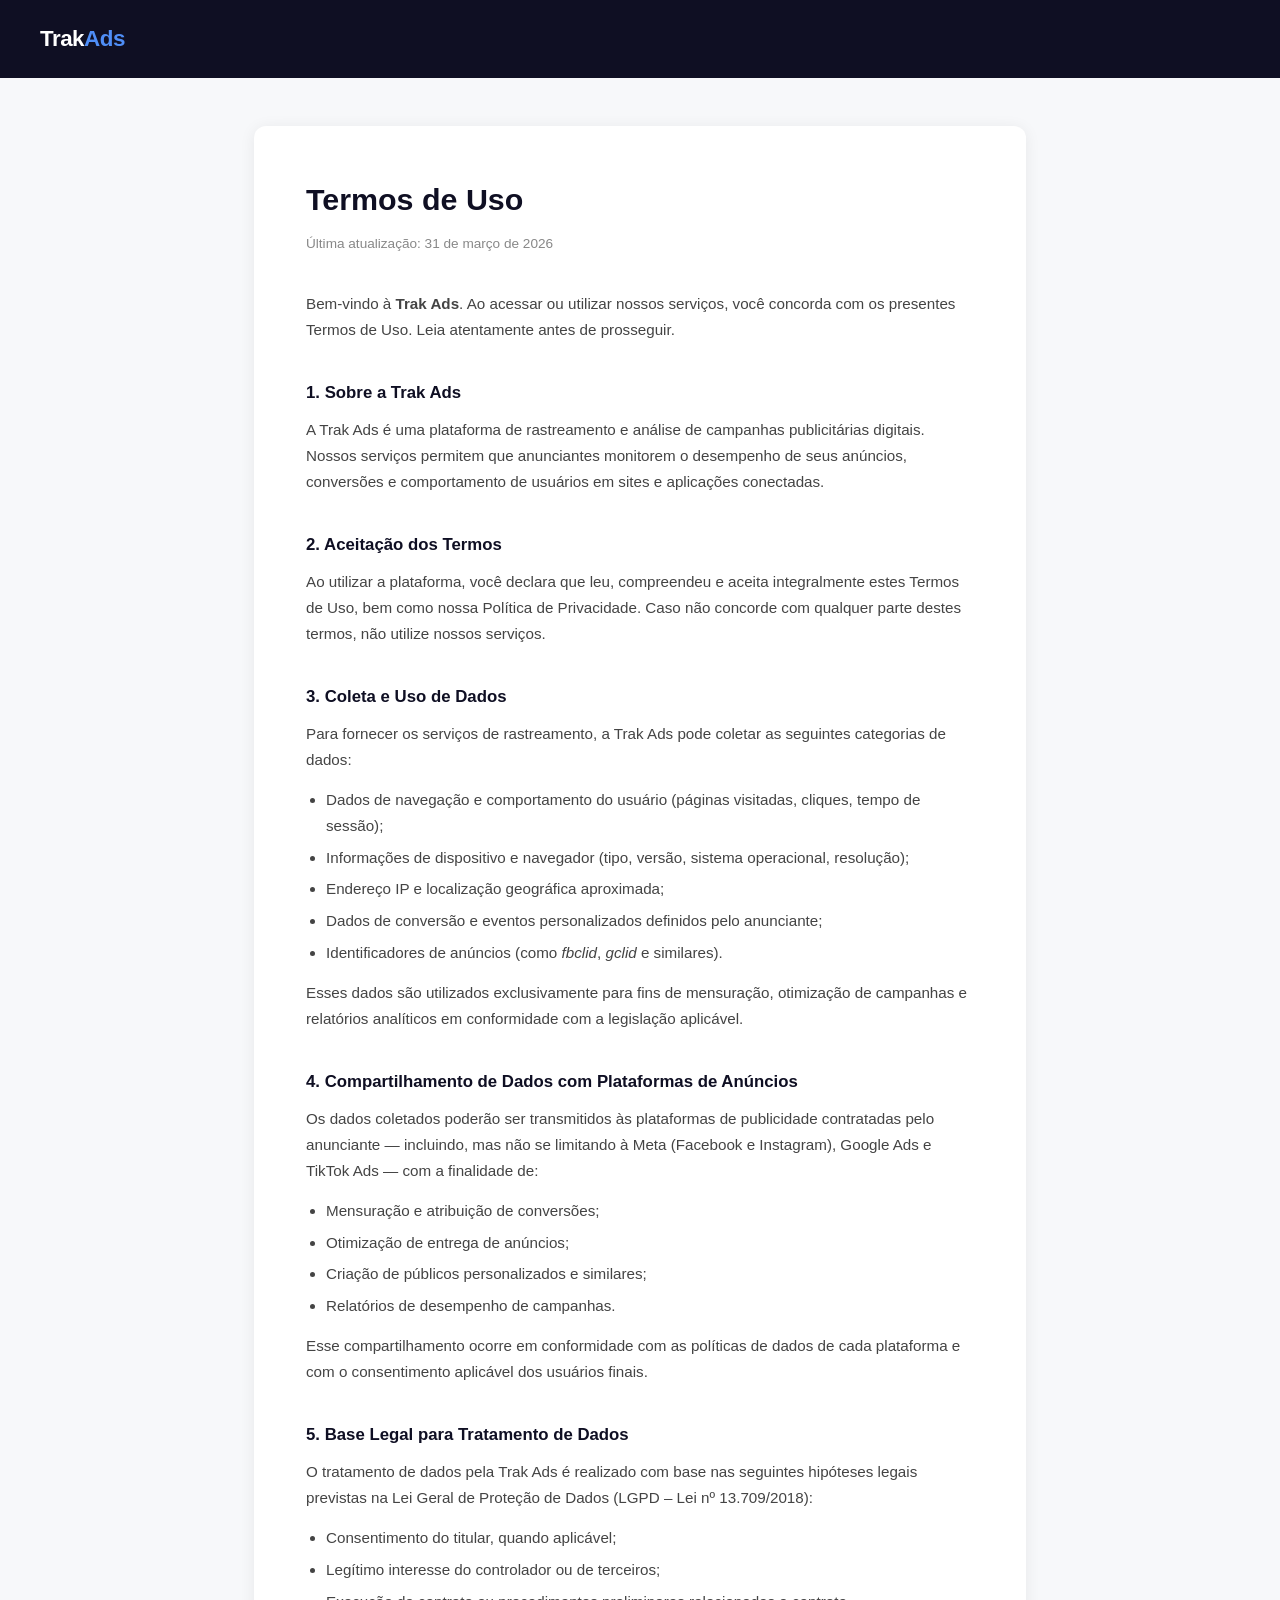
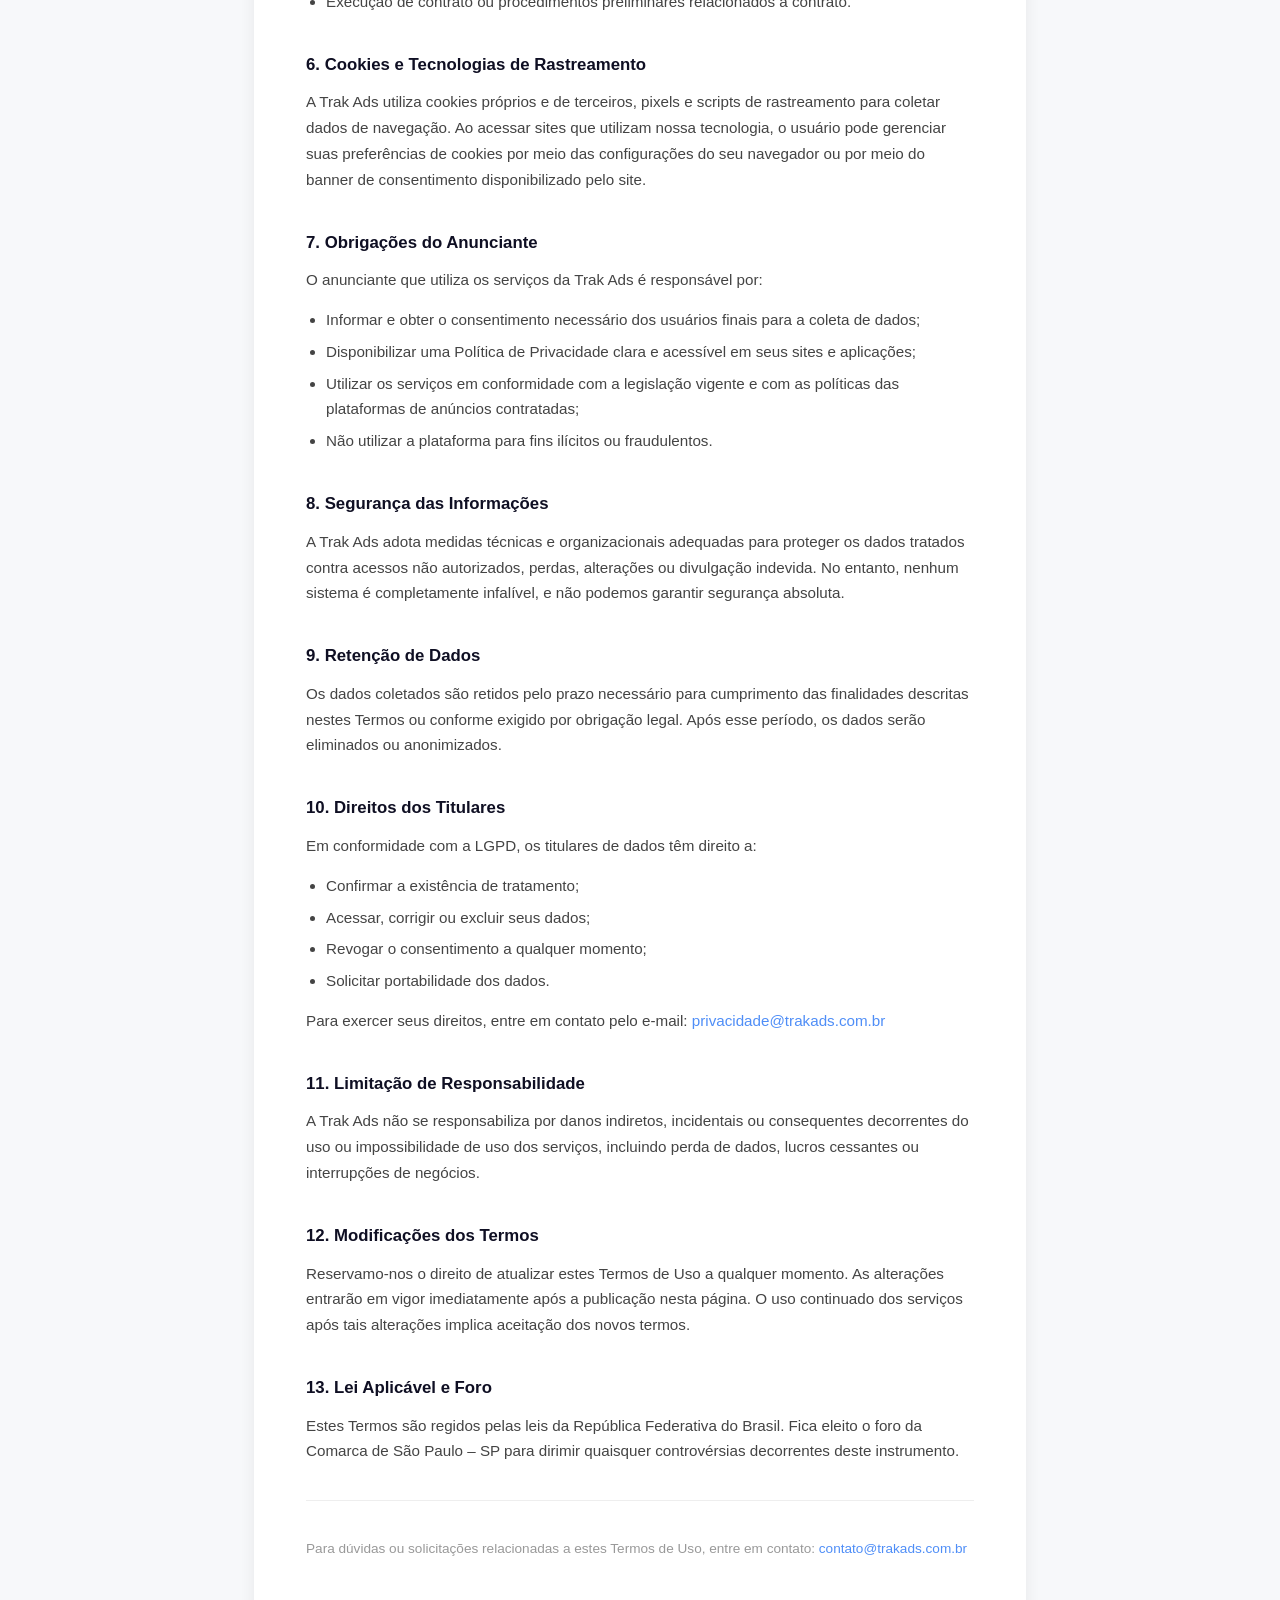
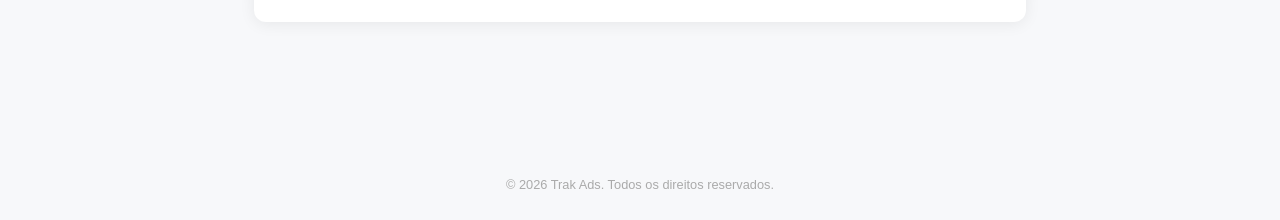
==== index.html @ ff85e5cf "Create index.html" ====
<!DOCTYPE html>
<html lang="pt-BR">
<head>
  <meta charset="UTF-8" />
  <meta name="viewport" content="width=device-width, initial-scale=1.0"/>
  <title>Termos de Uso – Trak Ads</title>
  <style>
    *, *::before, *::after { box-sizing: border-box; margin: 0; padding: 0; }
    body { font-family: -apple-system, BlinkMacSystemFont, "Segoe UI", Roboto, Helvetica, Arial, sans-serif; background: #f7f8fa; color: #1a1a2e; line-height: 1.7; }
    header { background: #0f0f23; padding: 20px 40px; display: flex; align-items: center; gap: 12px; }
    header .logo-text { font-size: 1.4rem; font-weight: 700; color: #ffffff; letter-spacing: -0.5px; }
    header .logo-text span { color: #4f8ef7; }
    .container { max-width: 820px; margin: 48px auto; padding: 0 24px 80px; }
    .card { background: #ffffff; border-radius: 12px; padding: 48px 52px; box-shadow: 0 2px 16px rgba(0,0,0,0.07); }
    h1 { font-size: 1.9rem; font-weight: 700; margin-bottom: 6px; color: #0f0f23; }
    .updated { font-size: 0.85rem; color: #888; margin-bottom: 36px; }
    h2 { font-size: 1.05rem; font-weight: 700; color: #0f0f23; margin-top: 36px; margin-bottom: 10px; }
    p { margin-bottom: 14px; color: #444; font-size: 0.95rem; }
    ul { padding-left: 20px; margin-bottom: 14px; }
    ul li { color: #444; font-size: 0.95rem; margin-bottom: 6px; }
    a { color: #4f8ef7; text-decoration: none; }
    a:hover { text-decoration: underline; }
    hr { border: none; border-top: 1px solid #eee; margin: 36px 0; }
    footer { text-align: center; padding: 24px; font-size: 0.8rem; color: #aaa; }
    @media (max-width: 600px) { .card { padding: 28px 20px; } h1 { font-size: 1.4rem; } }
  </style>
</head>
<body>
<header>
  <div class="logo-text">Trak<span>Ads</span></div>
</header>
<div class="container">
  <div class="card">
    <h1>Termos de Uso</h1>
    <p class="updated">Última atualização: 31 de março de 2026</p>
    <p>Bem-vindo à <strong>Trak Ads</strong>. Ao acessar ou utilizar nossos serviços, você concorda com os presentes Termos de Uso. Leia atentamente antes de prosseguir.</p>
    <h2>1. Sobre a Trak Ads</h2>
    <p>A Trak Ads é uma plataforma de rastreamento e análise de campanhas publicitárias digitais. Nossos serviços permitem que anunciantes monitorem o desempenho de seus anúncios, conversões e comportamento de usuários em sites e aplicações conectadas.</p>
    <h2>2. Aceitação dos Termos</h2>
    <p>Ao utilizar a plataforma, você declara que leu, compreendeu e aceita integralmente estes Termos de Uso, bem como nossa Política de Privacidade. Caso não concorde com qualquer parte destes termos, não utilize nossos serviços.</p>
    <h2>3. Coleta e Uso de Dados</h2>
    <p>Para fornecer os serviços de rastreamento, a Trak Ads pode coletar as seguintes categorias de dados:</p>
    <ul>
      <li>Dados de navegação e comportamento do usuário (páginas visitadas, cliques, tempo de sessão);</li>
      <li>Informações de dispositivo e navegador (tipo, versão, sistema operacional, resolução);</li>
      <li>Endereço IP e localização geográfica aproximada;</li>
      <li>Dados de conversão e eventos personalizados definidos pelo anunciante;</li>
      <li>Identificadores de anúncios (como <em>fbclid</em>, <em>gclid</em> e similares).</li>
    </ul>
    <p>Esses dados são utilizados exclusivamente para fins de mensuração, otimização de campanhas e relatórios analíticos em conformidade com a legislação aplicável.</p>
    <h2>4. Compartilhamento de Dados com Plataformas de Anúncios</h2>
    <p>Os dados coletados poderão ser transmitidos às plataformas de publicidade contratadas pelo anunciante — incluindo, mas não se limitando à Meta (Facebook e Instagram), Google Ads e TikTok Ads — com a finalidade de:</p>
    <ul>
      <li>Mensuração e atribuição de conversões;</li>
      <li>Otimização de entrega de anúncios;</li>
      <li>Criação de públicos personalizados e similares;</li>
      <li>Relatórios de desempenho de campanhas.</li>
    </ul>
    <p>Esse compartilhamento ocorre em conformidade com as políticas de dados de cada plataforma e com o consentimento aplicável dos usuários finais.</p>
    <h2>5. Base Legal para Tratamento de Dados</h2>
    <p>O tratamento de dados pela Trak Ads é realizado com base nas seguintes hipóteses legais previstas na Lei Geral de Proteção de Dados (LGPD – Lei nº 13.709/2018):</p>
    <ul>
      <li>Consentimento do titular, quando aplicável;</li>
      <li>Legítimo interesse do controlador ou de terceiros;</li>
      <li>Execução de contrato ou procedimentos preliminares relacionados a contrato.</li>
    </ul>
    <h2>6. Cookies e Tecnologias de Rastreamento</h2>
    <p>A Trak Ads utiliza cookies próprios e de terceiros, pixels e scripts de rastreamento para coletar dados de navegação. Ao acessar sites que utilizam nossa tecnologia, o usuário pode gerenciar suas preferências de cookies por meio das configurações do seu navegador ou por meio do banner de consentimento disponibilizado pelo site.</p>
    <h2>7. Obrigações do Anunciante</h2>
    <p>O anunciante que utiliza os serviços da Trak Ads é responsável por:</p>
    <ul>
      <li>Informar e obter o consentimento necessário dos usuários finais para a coleta de dados;</li>
      <li>Disponibilizar uma Política de Privacidade clara e acessível em seus sites e aplicações;</li>
      <li>Utilizar os serviços em conformidade com a legislação vigente e com as políticas das plataformas de anúncios contratadas;</li>
      <li>Não utilizar a plataforma para fins ilícitos ou fraudulentos.</li>
    </ul>
    <h2>8. Segurança das Informações</h2>
    <p>A Trak Ads adota medidas técnicas e organizacionais adequadas para proteger os dados tratados contra acessos não autorizados, perdas, alterações ou divulgação indevida. No entanto, nenhum sistema é completamente infalível, e não podemos garantir segurança absoluta.</p>
    <h2>9. Retenção de Dados</h2>
    <p>Os dados coletados são retidos pelo prazo necessário para cumprimento das finalidades descritas nestes Termos ou conforme exigido por obrigação legal. Após esse período, os dados serão eliminados ou anonimizados.</p>
    <h2>10. Direitos dos Titulares</h2>
    <p>Em conformidade com a LGPD, os titulares de dados têm direito a:</p>
    <ul>
      <li>Confirmar a existência de tratamento;</li>
      <li>Acessar, corrigir ou excluir seus dados;</li>
      <li>Revogar o consentimento a qualquer momento;</li>
      <li>Solicitar portabilidade dos dados.</li>
    </ul>
    <p>Para exercer seus direitos, entre em contato pelo e-mail: <a href="mailto:privacidade@trakads.com.br">privacidade@trakads.com.br</a></p>
    <h2>11. Limitação de Responsabilidade</h2>
    <p>A Trak Ads não se responsabiliza por danos indiretos, incidentais ou consequentes decorrentes do uso ou impossibilidade de uso dos serviços, incluindo perda de dados, lucros cessantes ou interrupções de negócios.</p>
    <h2>12. Modificações dos Termos</h2>
    <p>Reservamo-nos o direito de atualizar estes Termos de Uso a qualquer momento. As alterações entrarão em vigor imediatamente após a publicação nesta página. O uso continuado dos serviços após tais alterações implica aceitação dos novos termos.</p>
    <h2>13. Lei Aplicável e Foro</h2>
    <p>Estes Termos são regidos pelas leis da República Federativa do Brasil. Fica eleito o foro da Comarca de São Paulo – SP para dirimir quaisquer controvérsias decorrentes deste instrumento.</p>
    <hr/>
    <p style="font-size:0.85rem; color:#999;">Para dúvidas ou solicitações relacionadas a estes Termos de Uso, entre em contato: <a href="mailto:contato@trakads.com.br">contato@trakads.com.br</a></p>
  </div>
</div>
<footer>© 2026 Trak Ads. Todos os direitos reservados.</footer>
</body>
</html>
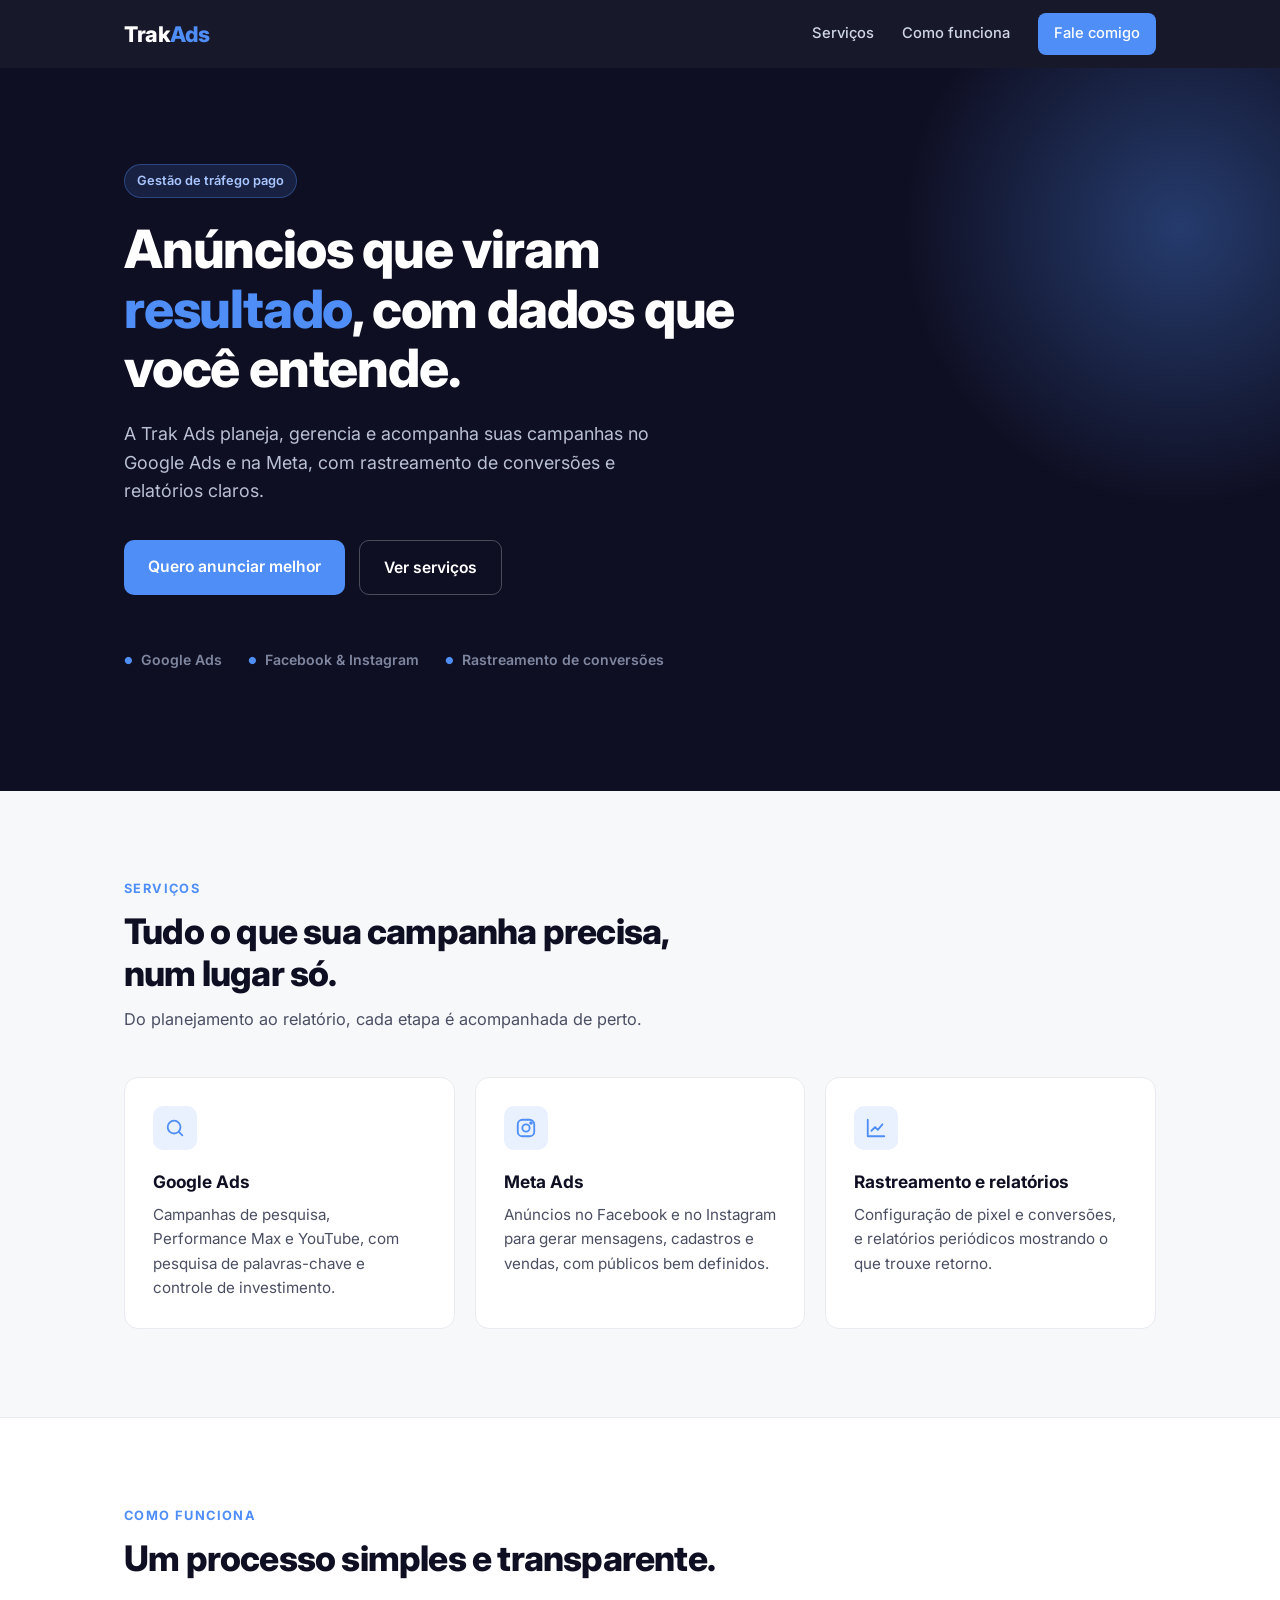
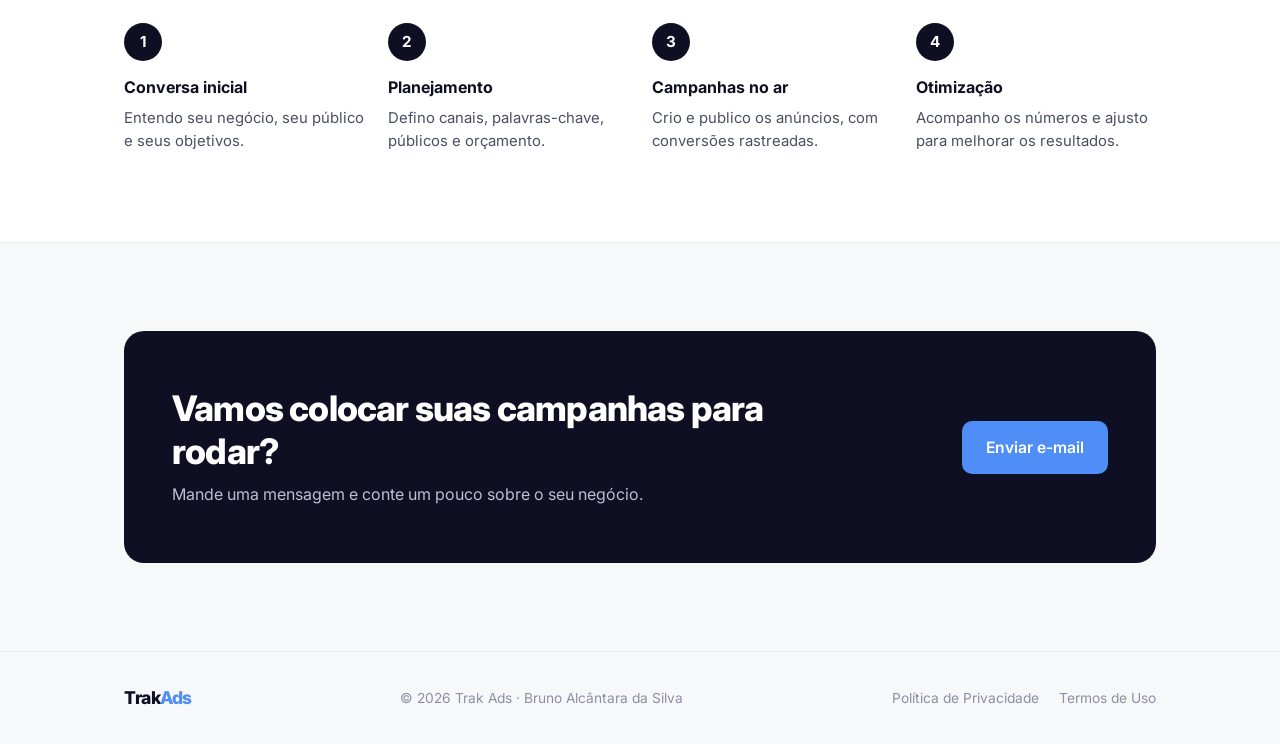
==== commit 6c080ab9: "Site Trak Ads: landing page, política de privacidade e termos de uso Co-Authored-By: Claude Opus 5.5" ====
--- a/index.html
+++ b/index.html
@@ -1,102 +1,198 @@
 <!DOCTYPE html>
 <html lang="pt-BR">
 <head>
-  <meta charset="UTF-8" />
-  <meta name="viewport" content="width=device-width, initial-scale=1.0"/>
-  <title>Termos de Uso – Trak Ads</title>
-  <style>
-    *, *::before, *::after { box-sizing: border-box; margin: 0; padding: 0; }
-    body { font-family: -apple-system, BlinkMacSystemFont, "Segoe UI", Roboto, Helvetica, Arial, sans-serif; background: #f7f8fa; color: #1a1a2e; line-height: 1.7; }
-    header { background: #0f0f23; padding: 20px 40px; display: flex; align-items: center; gap: 12px; }
-    header .logo-text { font-size: 1.4rem; font-weight: 700; color: #ffffff; letter-spacing: -0.5px; }
-    header .logo-text span { color: #4f8ef7; }
-    .container { max-width: 820px; margin: 48px auto; padding: 0 24px 80px; }
-    .card { background: #ffffff; border-radius: 12px; padding: 48px 52px; box-shadow: 0 2px 16px rgba(0,0,0,0.07); }
-    h1 { font-size: 1.9rem; font-weight: 700; margin-bottom: 6px; color: #0f0f23; }
-    .updated { font-size: 0.85rem; color: #888; margin-bottom: 36px; }
-    h2 { font-size: 1.05rem; font-weight: 700; color: #0f0f23; margin-top: 36px; margin-bottom: 10px; }
-    p { margin-bottom: 14px; color: #444; font-size: 0.95rem; }
-    ul { padding-left: 20px; margin-bottom: 14px; }
-    ul li { color: #444; font-size: 0.95rem; margin-bottom: 6px; }
-    a { color: #4f8ef7; text-decoration: none; }
-    a:hover { text-decoration: underline; }
-    hr { border: none; border-top: 1px solid #eee; margin: 36px 0; }
-    footer { text-align: center; padding: 24px; font-size: 0.8rem; color: #aaa; }
-    @media (max-width: 600px) { .card { padding: 28px 20px; } h1 { font-size: 1.4rem; } }
-  </style>
+<meta charset="UTF-8" />
+<meta name="viewport" content="width=device-width, initial-scale=1.0"/>
+<title>Trak Ads – Gestão de Tráfego Pago</title>
+<meta name="description" content="Trak Ads: gestão de campanhas no Google Ads e na Meta, com rastreamento de conversões e relatórios claros." />
+<link rel="preconnect" href="https://fonts.googleapis.com">
+<link rel="preconnect" href="https://fonts.gstatic.com" crossorigin>
+<link href="https://fonts.googleapis.com/css2?family=Inter:wght@400;500;600;700;800&display=swap" rel="stylesheet">
+<style>
+  :root {
+    --ink: #0f0f23;
+    --ink-2: #23234a;
+    --text: #4a4f63;
+    --muted: #8a8fa3;
+    --bg: #f7f8fa;
+    --card: #ffffff;
+    --blue: #4f8ef7;
+    --blue-soft: #eaf1fe;
+    --line: #e9ebf1;
+  }
+  *, *::before, *::after { box-sizing: border-box; margin: 0; padding: 0; }
+  html { scroll-behavior: smooth; }
+  body { font-family: "Inter", -apple-system, BlinkMacSystemFont, "Segoe UI", Roboto, sans-serif; background: var(--bg); color: var(--ink); line-height: 1.6; -webkit-font-smoothing: antialiased; }
+  a { color: inherit; text-decoration: none; }
+  .wrap { max-width: 1080px; margin: 0 auto; padding: 0 24px; }
+
+  /* Header */
+  header { position: sticky; top: 0; z-index: 10; background: rgba(15,15,35,0.96); backdrop-filter: blur(8px); }
+  .nav { display: flex; align-items: center; justify-content: space-between; height: 68px; }
+  .logo { font-size: 1.35rem; font-weight: 800; color: #fff; letter-spacing: -0.5px; }
+  .logo span { color: var(--blue); }
+  .nav-links { display: flex; align-items: center; gap: 28px; }
+  .nav-links a { color: #cfd6e6; font-size: 0.92rem; font-weight: 500; }
+  .nav-links a:hover { color: #fff; }
+  .nav-links .cta-sm { background: var(--blue); color: #fff; padding: 9px 16px; border-radius: 8px; }
+  .nav-links .cta-sm:hover { background: #3d7de8; }
+
+  /* Hero */
+  .hero { background: var(--ink); color: #fff; padding: 96px 0 120px; position: relative; overflow: hidden; }
+  .hero::after { content: ""; position: absolute; right: -180px; top: -120px; width: 560px; height: 560px; border-radius: 50%; background: radial-gradient(circle, rgba(79,142,247,0.35), rgba(79,142,247,0) 70%); }
+  .hero .wrap { position: relative; z-index: 1; }
+  .tag { display: inline-block; font-size: 0.8rem; font-weight: 600; color: #a9c6ff; background: rgba(79,142,247,0.15); border: 1px solid rgba(79,142,247,0.35); padding: 6px 12px; border-radius: 999px; margin-bottom: 22px; }
+  .hero h1 { font-size: clamp(2rem, 5vw, 3.3rem); line-height: 1.12; font-weight: 800; letter-spacing: -1.2px; max-width: 720px; }
+  .hero h1 em { font-style: normal; color: var(--blue); }
+  .hero p { color: #b9c0d4; font-size: 1.12rem; max-width: 560px; margin: 22px 0 34px; }
+  .btns { display: flex; gap: 14px; flex-wrap: wrap; }
+  .btn { display: inline-block; padding: 14px 24px; border-radius: 10px; font-weight: 600; font-size: 0.98rem; transition: transform .15s, background .15s; }
+  .btn:hover { transform: translateY(-1px); }
+  .btn-primary { background: var(--blue); color: #fff; }
+  .btn-primary:hover { background: #3d7de8; }
+  .btn-ghost { border: 1px solid rgba(255,255,255,0.25); color: #fff; }
+  .btn-ghost:hover { background: rgba(255,255,255,0.08); }
+  .platforms { display: flex; gap: 26px; flex-wrap: wrap; margin-top: 54px; color: #7f87a0; font-size: 0.88rem; font-weight: 600; }
+  .platforms span::before { content: "●"; color: var(--blue); margin-right: 8px; font-size: 0.6rem; vertical-align: middle; }
+
+  /* Sections */
+  section { padding: 88px 0; }
+  .eyebrow { font-size: 0.8rem; font-weight: 700; letter-spacing: 1.4px; text-transform: uppercase; color: var(--blue); margin-bottom: 10px; }
+  h2 { font-size: clamp(1.6rem, 3.4vw, 2.2rem); font-weight: 800; letter-spacing: -0.8px; line-height: 1.2; max-width: 620px; }
+  .sub { color: var(--text); font-size: 1.02rem; max-width: 600px; margin-top: 12px; }
+
+  .grid { display: grid; grid-template-columns: repeat(3, 1fr); gap: 20px; margin-top: 44px; }
+  .card { background: var(--card); border: 1px solid var(--line); border-radius: 14px; padding: 28px; transition: box-shadow .2s, transform .2s; }
+  .card:hover { box-shadow: 0 10px 30px rgba(15,15,35,0.07); transform: translateY(-2px); }
+  .icon { width: 44px; height: 44px; border-radius: 10px; background: var(--blue-soft); color: var(--blue); display: grid; place-items: center; margin-bottom: 18px; }
+  .icon svg { width: 22px; height: 22px; }
+  .card h3 { font-size: 1.08rem; font-weight: 700; margin-bottom: 8px; }
+  .card p { color: var(--text); font-size: 0.95rem; }
+
+  /* Steps */
+  .steps-bg { background: var(--card); border-top: 1px solid var(--line); border-bottom: 1px solid var(--line); }
+  .steps { display: grid; grid-template-columns: repeat(4, 1fr); gap: 24px; margin-top: 44px; counter-reset: step; }
+  .step { position: relative; padding-top: 52px; }
+  .step::before { counter-increment: step; content: counter(step); position: absolute; top: 0; left: 0; width: 38px; height: 38px; border-radius: 50%; background: var(--ink); color: #fff; font-weight: 700; display: grid; place-items: center; font-size: 0.95rem; }
+  .step h3 { font-size: 1rem; font-weight: 700; margin-bottom: 6px; }
+  .step p { color: var(--text); font-size: 0.93rem; }
+
+  /* CTA */
+  .cta { background: var(--ink); border-radius: 20px; padding: 56px 48px; color: #fff; display: flex; align-items: center; justify-content: space-between; gap: 28px; flex-wrap: wrap; }
+  .cta h2 { color: #fff; }
+  .cta p { color: #b9c0d4; margin-top: 10px; }
+
+  /* Footer */
+  footer { border-top: 1px solid var(--line); padding: 32px 0; }
+  .foot { display: flex; justify-content: space-between; align-items: center; gap: 16px; flex-wrap: wrap; font-size: 0.86rem; color: var(--muted); }
+  .foot .logo { color: var(--ink); font-size: 1.1rem; }
+  .foot nav { display: flex; gap: 20px; }
+  .foot nav a:hover { color: var(--ink); }
+
+  @media (max-width: 860px) {
+    .grid { grid-template-columns: 1fr; }
+    .steps { grid-template-columns: 1fr 1fr; }
+  }
+  @media (max-width: 600px) {
+    .wrap { padding: 0 16px; }
+    .nav-links a:not(.cta-sm) { display: none; }
+    .hero { padding: 64px 0 80px; }
+    section { padding: 64px 0; }
+    .steps { grid-template-columns: 1fr; }
+    .cta { padding: 36px 24px; }
+  }
+</style>
 </head>
 <body>
+
 <header>
-  <div class="logo-text">Trak<span>Ads</span></div>
+  <div class="wrap nav">
+    <a href="/" class="logo">Trak<span>Ads</span></a>
+    <nav class="nav-links">
+      <a href="#servicos">Serviços</a>
+      <a href="#como-funciona">Como funciona</a>
+      <a href="#contato" class="cta-sm">Fale comigo</a>
+    </nav>
+  </div>
 </header>
-<div class="container">
-  <div class="card">
-    <h1>Termos de Uso</h1>
-    <p class="updated">Última atualização: 31 de março de 2026</p>
-    <p>Bem-vindo à <strong>Trak Ads</strong>. Ao acessar ou utilizar nossos serviços, você concorda com os presentes Termos de Uso. Leia atentamente antes de prosseguir.</p>
-    <h2>1. Sobre a Trak Ads</h2>
-    <p>A Trak Ads é uma plataforma de rastreamento e análise de campanhas publicitárias digitais. Nossos serviços permitem que anunciantes monitorem o desempenho de seus anúncios, conversões e comportamento de usuários em sites e aplicações conectadas.</p>
-    <h2>2. Aceitação dos Termos</h2>
-    <p>Ao utilizar a plataforma, você declara que leu, compreendeu e aceita integralmente estes Termos de Uso, bem como nossa Política de Privacidade. Caso não concorde com qualquer parte destes termos, não utilize nossos serviços.</p>
-    <h2>3. Coleta e Uso de Dados</h2>
-    <p>Para fornecer os serviços de rastreamento, a Trak Ads pode coletar as seguintes categorias de dados:</p>
-    <ul>
-      <li>Dados de navegação e comportamento do usuário (páginas visitadas, cliques, tempo de sessão);</li>
-      <li>Informações de dispositivo e navegador (tipo, versão, sistema operacional, resolução);</li>
-      <li>Endereço IP e localização geográfica aproximada;</li>
-      <li>Dados de conversão e eventos personalizados definidos pelo anunciante;</li>
-      <li>Identificadores de anúncios (como <em>fbclid</em>, <em>gclid</em> e similares).</li>
-    </ul>
-    <p>Esses dados são utilizados exclusivamente para fins de mensuração, otimização de campanhas e relatórios analíticos em conformidade com a legislação aplicável.</p>
-    <h2>4. Compartilhamento de Dados com Plataformas de Anúncios</h2>
-    <p>Os dados coletados poderão ser transmitidos às plataformas de publicidade contratadas pelo anunciante — incluindo, mas não se limitando à Meta (Facebook e Instagram), Google Ads e TikTok Ads — com a finalidade de:</p>
-    <ul>
-      <li>Mensuração e atribuição de conversões;</li>
-      <li>Otimização de entrega de anúncios;</li>
-      <li>Criação de públicos personalizados e similares;</li>
-      <li>Relatórios de desempenho de campanhas.</li>
-    </ul>
-    <p>Esse compartilhamento ocorre em conformidade com as políticas de dados de cada plataforma e com o consentimento aplicável dos usuários finais.</p>
-    <h2>5. Base Legal para Tratamento de Dados</h2>
-    <p>O tratamento de dados pela Trak Ads é realizado com base nas seguintes hipóteses legais previstas na Lei Geral de Proteção de Dados (LGPD – Lei nº 13.709/2018):</p>
-    <ul>
-      <li>Consentimento do titular, quando aplicável;</li>
-      <li>Legítimo interesse do controlador ou de terceiros;</li>
-      <li>Execução de contrato ou procedimentos preliminares relacionados a contrato.</li>
-    </ul>
-    <h2>6. Cookies e Tecnologias de Rastreamento</h2>
-    <p>A Trak Ads utiliza cookies próprios e de terceiros, pixels e scripts de rastreamento para coletar dados de navegação. Ao acessar sites que utilizam nossa tecnologia, o usuário pode gerenciar suas preferências de cookies por meio das configurações do seu navegador ou por meio do banner de consentimento disponibilizado pelo site.</p>
-    <h2>7. Obrigações do Anunciante</h2>
-    <p>O anunciante que utiliza os serviços da Trak Ads é responsável por:</p>
-    <ul>
-      <li>Informar e obter o consentimento necessário dos usuários finais para a coleta de dados;</li>
-      <li>Disponibilizar uma Política de Privacidade clara e acessível em seus sites e aplicações;</li>
-      <li>Utilizar os serviços em conformidade com a legislação vigente e com as políticas das plataformas de anúncios contratadas;</li>
-      <li>Não utilizar a plataforma para fins ilícitos ou fraudulentos.</li>
-    </ul>
-    <h2>8. Segurança das Informações</h2>
-    <p>A Trak Ads adota medidas técnicas e organizacionais adequadas para proteger os dados tratados contra acessos não autorizados, perdas, alterações ou divulgação indevida. No entanto, nenhum sistema é completamente infalível, e não podemos garantir segurança absoluta.</p>
-    <h2>9. Retenção de Dados</h2>
-    <p>Os dados coletados são retidos pelo prazo necessário para cumprimento das finalidades descritas nestes Termos ou conforme exigido por obrigação legal. Após esse período, os dados serão eliminados ou anonimizados.</p>
-    <h2>10. Direitos dos Titulares</h2>
-    <p>Em conformidade com a LGPD, os titulares de dados têm direito a:</p>
-    <ul>
-      <li>Confirmar a existência de tratamento;</li>
-      <li>Acessar, corrigir ou excluir seus dados;</li>
-      <li>Revogar o consentimento a qualquer momento;</li>
-      <li>Solicitar portabilidade dos dados.</li>
-    </ul>
-    <p>Para exercer seus direitos, entre em contato pelo e-mail: <a href="mailto:privacidade@trakads.com.br">privacidade@trakads.com.br</a></p>
-    <h2>11. Limitação de Responsabilidade</h2>
-    <p>A Trak Ads não se responsabiliza por danos indiretos, incidentais ou consequentes decorrentes do uso ou impossibilidade de uso dos serviços, incluindo perda de dados, lucros cessantes ou interrupções de negócios.</p>
-    <h2>12. Modificações dos Termos</h2>
-    <p>Reservamo-nos o direito de atualizar estes Termos de Uso a qualquer momento. As alterações entrarão em vigor imediatamente após a publicação nesta página. O uso continuado dos serviços após tais alterações implica aceitação dos novos termos.</p>
-    <h2>13. Lei Aplicável e Foro</h2>
-    <p>Estes Termos são regidos pelas leis da República Federativa do Brasil. Fica eleito o foro da Comarca de São Paulo – SP para dirimir quaisquer controvérsias decorrentes deste instrumento.</p>
-    <hr/>
-    <p style="font-size:0.85rem; color:#999;">Para dúvidas ou solicitações relacionadas a estes Termos de Uso, entre em contato: <a href="mailto:contato@trakads.com.br">contato@trakads.com.br</a></p>
+
+<div class="hero">
+  <div class="wrap">
+    <span class="tag">Gestão de tráfego pago</span>
+    <h1>Anúncios que viram <em>resultado</em>, com dados que você entende.</h1>
+    <p>A Trak Ads planeja, gerencia e acompanha suas campanhas no Google Ads e na Meta, com rastreamento de conversões e relatórios claros.</p>
+    <div class="btns">
+      <a href="#contato" class="btn btn-primary">Quero anunciar melhor</a>
+      <a href="#servicos" class="btn btn-ghost">Ver serviços</a>
+    </div>
+    <div class="platforms">
+      <span>Google Ads</span>
+      <span>Facebook &amp; Instagram</span>
+      <span>Rastreamento de conversões</span>
+    </div>
   </div>
 </div>
-<footer>© 2026 Trak Ads. Todos os direitos reservados.</footer>
+
+<section id="servicos">
+  <div class="wrap">
+    <div class="eyebrow">Serviços</div>
+    <h2>Tudo o que sua campanha precisa, num lugar só.</h2>
+    <p class="sub">Do planejamento ao relatório, cada etapa é acompanhada de perto.</p>
+    <div class="grid">
+      <div class="card">
+        <div class="icon"><svg viewBox="0 0 24 24" fill="none" stroke="currentColor" stroke-width="2" stroke-linecap="round" stroke-linejoin="round"><circle cx="11" cy="11" r="7"/><path d="m20 20-3.5-3.5"/></svg></div>
+        <h3>Google Ads</h3>
+        <p>Campanhas de pesquisa, Performance Max e YouTube, com pesquisa de palavras-chave e controle de investimento.</p>
+      </div>
+      <div class="card">
+        <div class="icon"><svg viewBox="0 0 24 24" fill="none" stroke="currentColor" stroke-width="2" stroke-linecap="round" stroke-linejoin="round"><rect x="3" y="3" width="18" height="18" rx="5"/><circle cx="12" cy="12" r="4"/><circle cx="17.5" cy="6.5" r="1"/></svg></div>
+        <h3>Meta Ads</h3>
+        <p>Anúncios no Facebook e no Instagram para gerar mensagens, cadastros e vendas, com públicos bem definidos.</p>
+      </div>
+      <div class="card">
+        <div class="icon"><svg viewBox="0 0 24 24" fill="none" stroke="currentColor" stroke-width="2" stroke-linecap="round" stroke-linejoin="round"><path d="M3 3v18h18"/><path d="m7 15 4-4 3 3 5-6"/></svg></div>
+        <h3>Rastreamento e relatórios</h3>
+        <p>Configuração de pixel e conversões, e relatórios periódicos mostrando o que trouxe retorno.</p>
+      </div>
+    </div>
+  </div>
+</section>
+
+<section id="como-funciona" class="steps-bg">
+  <div class="wrap">
+    <div class="eyebrow">Como funciona</div>
+    <h2>Um processo simples e transparente.</h2>
+    <div class="steps">
+      <div class="step"><h3>Conversa inicial</h3><p>Entendo seu negócio, seu público e seus objetivos.</p></div>
+      <div class="step"><h3>Planejamento</h3><p>Defino canais, palavras-chave, públicos e orçamento.</p></div>
+      <div class="step"><h3>Campanhas no ar</h3><p>Crio e publico os anúncios, com conversões rastreadas.</p></div>
+      <div class="step"><h3>Otimização</h3><p>Acompanho os números e ajusto para melhorar os resultados.</p></div>
+    </div>
+  </div>
+</section>
+
+<section id="contato">
+  <div class="wrap">
+    <div class="cta">
+      <div>
+        <h2>Vamos colocar suas campanhas para rodar?</h2>
+        <p>Mande uma mensagem e conte um pouco sobre o seu negócio.</p>
+      </div>
+      <a href="mailto:bruno.alcantaravt@gmail.com?subject=Contato%20pelo%20site%20Trak%20Ads" class="btn btn-primary">Enviar e-mail</a>
+    </div>
+  </div>
+</section>
+
+<footer>
+  <div class="wrap foot">
+    <a href="/" class="logo">Trak<span style="color:#4f8ef7">Ads</span></a>
+    <span>© 2026 Trak Ads · Bruno Alcântara da Silva</span>
+    <nav>
+      <a href="/privacidade">Política de Privacidade</a>
+      <a href="/termos">Termos de Uso</a>
+    </nav>
+  </div>
+</footer>
+
 </body>
 </html>
